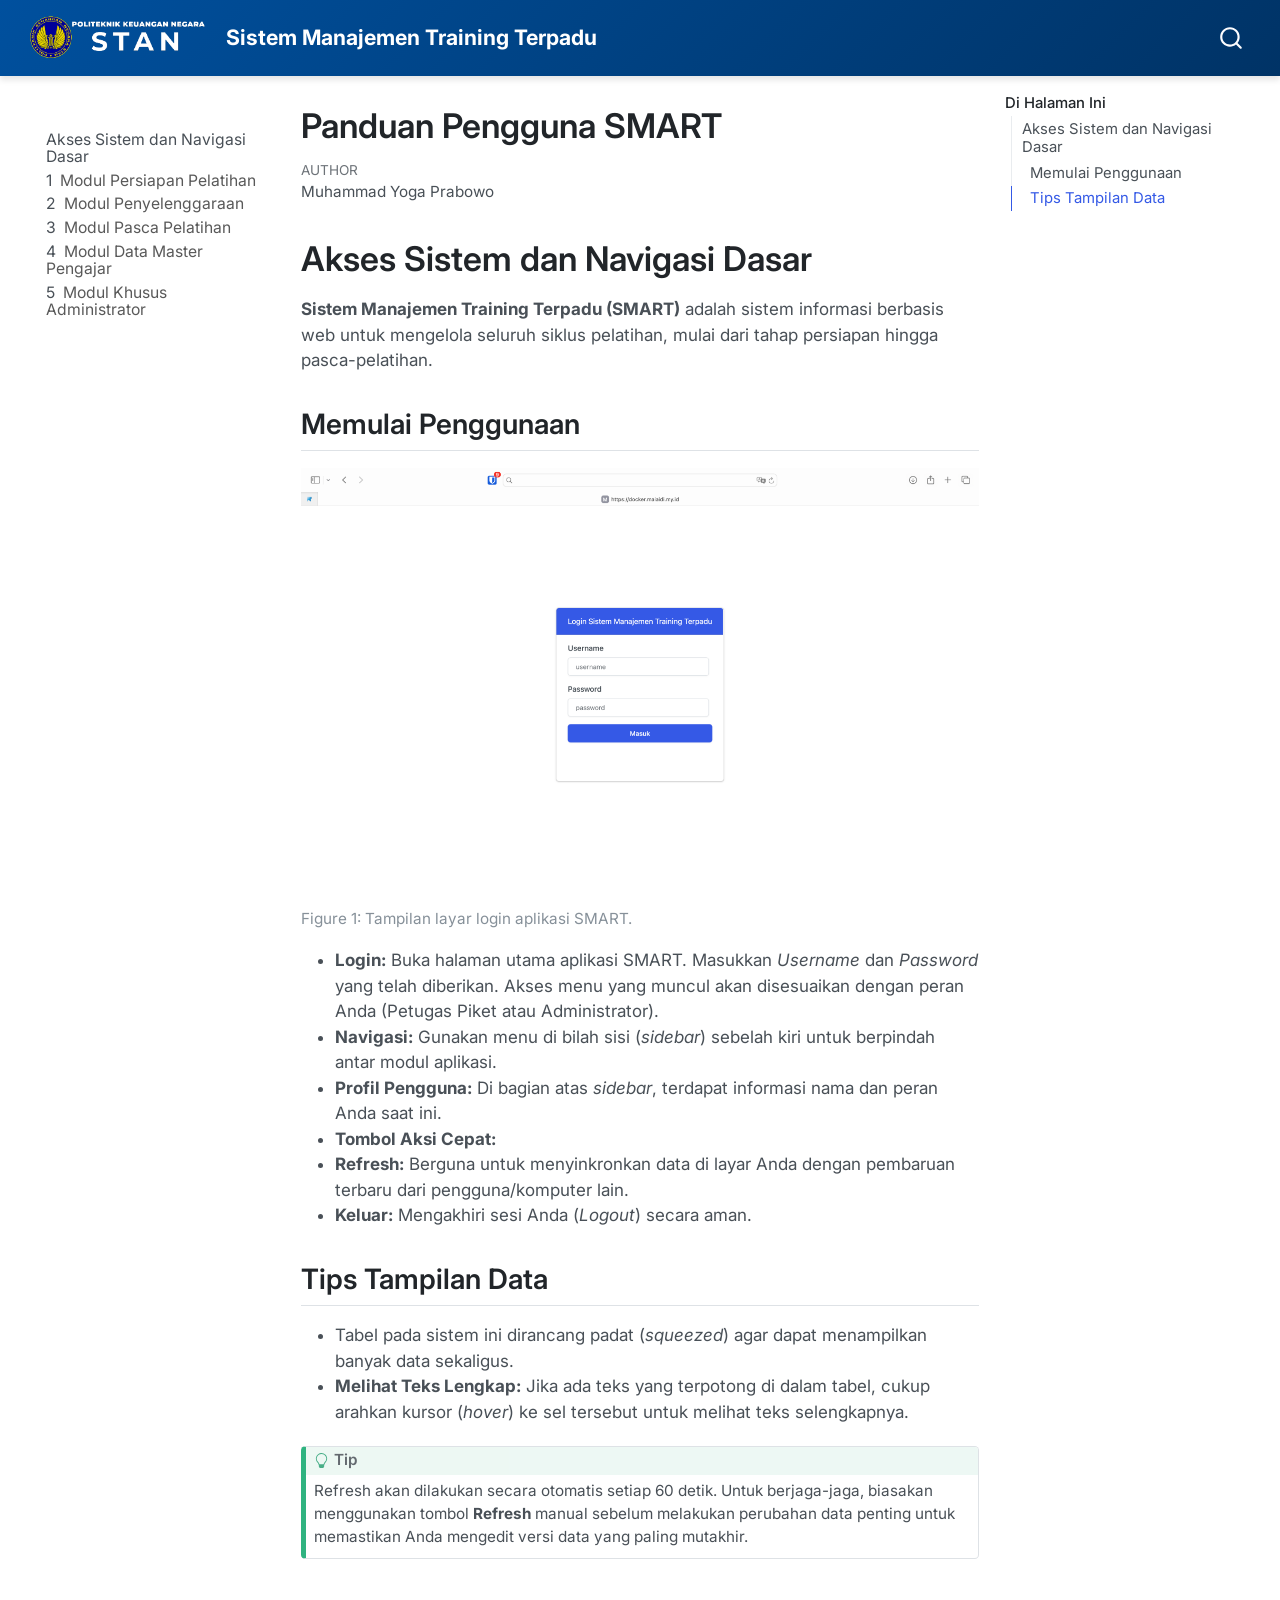
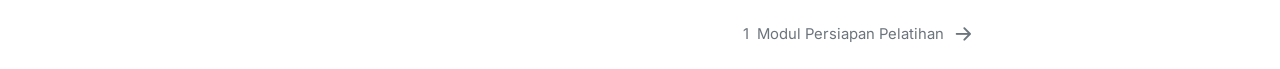
==== _book/index.html @ 7c2fa3a5 "Menambahkan figure Data Peserta" ====
<!DOCTYPE html>
<html xmlns="http://www.w3.org/1999/xhtml" lang="en" xml:lang="en"><head>

<meta charset="utf-8">
<meta name="generator" content="quarto-1.8.25">

<meta name="viewport" content="width=device-width, initial-scale=1.0, user-scalable=yes">

<meta name="author" content="Muhammad Yoga Prabowo">

<title>Panduan Pengguna SMART</title>
<style>
code{white-space: pre-wrap;}
span.smallcaps{font-variant: small-caps;}
div.columns{display: flex; gap: min(4vw, 1.5em);}
div.column{flex: auto; overflow-x: auto;}
div.hanging-indent{margin-left: 1.5em; text-indent: -1.5em;}
ul.task-list{list-style: none;}
ul.task-list li input[type="checkbox"] {
  width: 0.8em;
  margin: 0 0.8em 0.2em -1em; /* quarto-specific, see https://github.com/quarto-dev/quarto-cli/issues/4556 */ 
  vertical-align: middle;
}
</style>


<script src="site_libs/quarto-nav/quarto-nav.js"></script>
<script src="site_libs/quarto-nav/headroom.min.js"></script>
<script src="site_libs/clipboard/clipboard.min.js"></script>
<script src="site_libs/quarto-search/autocomplete.umd.js"></script>
<script src="site_libs/quarto-search/fuse.min.js"></script>
<script src="site_libs/quarto-search/quarto-search.js"></script>
<meta name="quarto:offset" content="./">
<link href="./persiapan.html" rel="next">
<link href="./images/favicon.png" rel="icon" type="image/png">
<script src="site_libs/quarto-html/quarto.js" type="module"></script>
<script src="site_libs/quarto-html/tabsets/tabsets.js" type="module"></script>
<script src="site_libs/quarto-html/axe/axe-check.js" type="module"></script>
<script src="site_libs/quarto-html/popper.min.js"></script>
<script src="site_libs/quarto-html/tippy.umd.min.js"></script>
<script src="site_libs/quarto-html/anchor.min.js"></script>
<link href="site_libs/quarto-html/tippy.css" rel="stylesheet">
<link href="site_libs/quarto-html/quarto-syntax-highlighting-7b89279ff1a6dce999919e0e67d4d9ec.css" rel="stylesheet" id="quarto-text-highlighting-styles">
<script src="site_libs/bootstrap/bootstrap.min.js"></script>
<link href="site_libs/bootstrap/bootstrap-icons.css" rel="stylesheet">
<link href="site_libs/bootstrap/bootstrap-c391060b8df4fb0a2a03476b5adc5a7e.min.css" rel="stylesheet" append-hash="true" id="quarto-bootstrap" data-mode="light">
<script id="quarto-search-options" type="application/json">{
  "location": "navbar",
  "copy-button": false,
  "collapse-after": 3,
  "panel-placement": "end",
  "type": "overlay",
  "limit": 50,
  "keyboard-shortcut": [
    "f",
    "/",
    "s"
  ],
  "show-item-context": false,
  "language": {
    "search-no-results-text": "No results",
    "search-matching-documents-text": "matching documents",
    "search-copy-link-title": "Copy link to search",
    "search-hide-matches-text": "Hide additional matches",
    "search-more-match-text": "more match in this document",
    "search-more-matches-text": "more matches in this document",
    "search-clear-button-title": "Clear",
    "search-text-placeholder": "",
    "search-detached-cancel-button-title": "Cancel",
    "search-submit-button-title": "Submit",
    "search-label": "Search"
  }
}</script>
<style>html{ scroll-behavior: smooth; }</style>


</head>

<body class="nav-sidebar floating nav-fixed quarto-light">

<div id="quarto-search-results"></div>
  <header id="quarto-header" class="headroom fixed-top">
    <nav class="navbar navbar-expand-lg " data-bs-theme="dark">
      <div class="navbar-container container-fluid">
      <div class="navbar-brand-container mx-auto">
    <a href="./index.html" class="navbar-brand navbar-brand-logo">
    <img src="./images/PKNlogo.png" alt="" class="navbar-logo light-content">
    <img src="./images/PKNlogo.png" alt="" class="navbar-logo dark-content">
    </a>
    <a class="navbar-brand" href="./index.html">
    <span class="navbar-title">Sistem Manajemen Training Terpadu</span>
    </a>
  </div>
        <div class="quarto-navbar-tools tools-end">
</div>
          <div id="quarto-search" class="" title="Search"></div>
      </div> <!-- /container-fluid -->
    </nav>
  <nav class="quarto-secondary-nav">
    <div class="container-fluid d-flex">
      <button type="button" class="quarto-btn-toggle btn" data-bs-toggle="collapse" role="button" data-bs-target=".quarto-sidebar-collapse-item" aria-controls="quarto-sidebar" aria-expanded="false" aria-label="Toggle sidebar navigation" onclick="if (window.quartoToggleHeadroom) { window.quartoToggleHeadroom(); }">
        <i class="bi bi-layout-text-sidebar-reverse"></i>
      </button>
        <nav class="quarto-page-breadcrumbs" aria-label="breadcrumb"><ol class="breadcrumb"><li class="breadcrumb-item"><a href="./index.html">Akses Sistem dan Navigasi Dasar</a></li></ol></nav>
        <a class="flex-grow-1" role="navigation" data-bs-toggle="collapse" data-bs-target=".quarto-sidebar-collapse-item" aria-controls="quarto-sidebar" aria-expanded="false" aria-label="Toggle sidebar navigation" onclick="if (window.quartoToggleHeadroom) { window.quartoToggleHeadroom(); }">      
        </a>
    </div>
  </nav>
</header>
<!-- content -->
<div id="quarto-content" class="quarto-container page-columns page-rows-contents page-layout-article page-navbar">
<!-- sidebar -->
  <nav id="quarto-sidebar" class="sidebar collapse collapse-horizontal quarto-sidebar-collapse-item sidebar-navigation floating overflow-auto">
    <div class="pt-lg-2 mt-2 text-left sidebar-header sidebar-header-stacked">
      <a href="./index.html" class="sidebar-logo-link">
      </a>
      </div>
    <div class="sidebar-menu-container"> 
    <ul class="list-unstyled mt-1">
        <li class="sidebar-item">
  <div class="sidebar-item-container"> 
  <a href="./index.html" class="sidebar-item-text sidebar-link active">
 <span class="menu-text">Akses Sistem dan Navigasi Dasar</span></a>
  </div>
</li>
        <li class="sidebar-item">
  <div class="sidebar-item-container"> 
  <a href="./persiapan.html" class="sidebar-item-text sidebar-link">
 <span class="menu-text"><span class="chapter-number">1</span>&nbsp; <span class="chapter-title">Modul Persiapan Pelatihan</span></span></a>
  </div>
</li>
        <li class="sidebar-item">
  <div class="sidebar-item-container"> 
  <a href="./penyelenggaraan.html" class="sidebar-item-text sidebar-link">
 <span class="menu-text"><span class="chapter-number">2</span>&nbsp; <span class="chapter-title">Modul Penyelenggaraan</span></span></a>
  </div>
</li>
        <li class="sidebar-item">
  <div class="sidebar-item-container"> 
  <a href="./pasca.html" class="sidebar-item-text sidebar-link">
 <span class="menu-text"><span class="chapter-number">3</span>&nbsp; <span class="chapter-title">Modul Pasca Pelatihan</span></span></a>
  </div>
</li>
        <li class="sidebar-item">
  <div class="sidebar-item-container"> 
  <a href="./master.html" class="sidebar-item-text sidebar-link">
 <span class="menu-text"><span class="chapter-number">4</span>&nbsp; <span class="chapter-title">Modul Data Master Pengajar</span></span></a>
  </div>
</li>
        <li class="sidebar-item">
  <div class="sidebar-item-container"> 
  <a href="./admin.html" class="sidebar-item-text sidebar-link">
 <span class="menu-text"><span class="chapter-number">5</span>&nbsp; <span class="chapter-title">Modul Khusus Administrator</span></span></a>
  </div>
</li>
    </ul>
    </div>
</nav>
<div id="quarto-sidebar-glass" class="quarto-sidebar-collapse-item" data-bs-toggle="collapse" data-bs-target=".quarto-sidebar-collapse-item"></div>
<!-- margin-sidebar -->
    <div id="quarto-margin-sidebar" class="sidebar margin-sidebar">
        <nav id="TOC" role="doc-toc" class="toc-active">
    <h2 id="toc-title">Di Halaman Ini</h2>
   
  <ul>
  <li><a href="#akses-sistem-dan-navigasi-dasar" id="toc-akses-sistem-dan-navigasi-dasar" class="nav-link active" data-scroll-target="#akses-sistem-dan-navigasi-dasar">Akses Sistem dan Navigasi Dasar</a>
  <ul class="collapse">
  <li><a href="#memulai-penggunaan" id="toc-memulai-penggunaan" class="nav-link" data-scroll-target="#memulai-penggunaan">Memulai Penggunaan</a></li>
  <li><a href="#tips-tampilan-data" id="toc-tips-tampilan-data" class="nav-link" data-scroll-target="#tips-tampilan-data">Tips Tampilan Data</a></li>
  </ul></li>
  </ul>
</nav>
    </div>
<!-- main -->
<main class="content" id="quarto-document-content">

<header id="title-block-header" class="quarto-title-block default">
<div class="quarto-title">
<h1 class="title">Panduan Pengguna SMART</h1>
</div>



<div class="quarto-title-meta">

    <div>
    <div class="quarto-title-meta-heading">Author</div>
    <div class="quarto-title-meta-contents">
             <p>Muhammad Yoga Prabowo </p>
          </div>
  </div>
    
  
    
  </div>
  


</header>


<section id="akses-sistem-dan-navigasi-dasar" class="level1 unnumbered">
<h1 class="unnumbered">Akses Sistem dan Navigasi Dasar</h1>
<p><strong>Sistem Manajemen Training Terpadu (SMART)</strong> adalah sistem informasi berbasis web untuk mengelola seluruh siklus pelatihan, mulai dari tahap persiapan hingga pasca-pelatihan.</p>
<section id="memulai-penggunaan" class="level2">
<h2 class="anchored" data-anchor-id="memulai-penggunaan">Memulai Penggunaan</h2>
<div id="fig-login-screen" class="quarto-float quarto-figure quarto-figure-center anchored" data-fig-align="center">
<figure class="quarto-float quarto-float-fig figure">
<div aria-describedby="fig-login-screen-caption-0ceaefa1-69ba-4598-a22c-09a6ac19f8ca">
<img src="images/01-login-screen.png" class="img-fluid quarto-figure quarto-figure-center figure-img" style="width:100.0%">
</div>
<figcaption class="quarto-float-caption-bottom quarto-float-caption quarto-float-fig" id="fig-login-screen-caption-0ceaefa1-69ba-4598-a22c-09a6ac19f8ca">
Figure&nbsp;1: Tampilan layar login aplikasi SMART.
</figcaption>
</figure>
</div>
<ul>
<li><strong>Login:</strong> Buka halaman utama aplikasi SMART. Masukkan <em>Username</em> dan <em>Password</em> yang telah diberikan. Akses menu yang muncul akan disesuaikan dengan peran Anda (Petugas Piket atau Administrator).</li>
<li><strong>Navigasi:</strong> Gunakan menu di bilah sisi (<em>sidebar</em>) sebelah kiri untuk berpindah antar modul aplikasi.</li>
<li><strong>Profil Pengguna:</strong> Di bagian atas <em>sidebar</em>, terdapat informasi nama dan peran Anda saat ini.</li>
<li><strong>Tombol Aksi Cepat:</strong></li>
<li><strong>Refresh:</strong> Berguna untuk menyinkronkan data di layar Anda dengan pembaruan terbaru dari pengguna/komputer lain.</li>
<li><strong>Keluar:</strong> Mengakhiri sesi Anda (<em>Logout</em>) secara aman.</li>
</ul>
</section>
<section id="tips-tampilan-data" class="level2">
<h2 class="anchored" data-anchor-id="tips-tampilan-data">Tips Tampilan Data</h2>
<ul>
<li>Tabel pada sistem ini dirancang padat (<em>squeezed</em>) agar dapat menampilkan banyak data sekaligus.</li>
<li><strong>Melihat Teks Lengkap:</strong> Jika ada teks yang terpotong di dalam tabel, cukup arahkan kursor (<em>hover</em>) ke sel tersebut untuk melihat teks selengkapnya.</li>
</ul>
<div class="callout callout-style-default callout-tip callout-titled">
<div class="callout-header d-flex align-content-center">
<div class="callout-icon-container">
<i class="callout-icon"></i>
</div>
<div class="callout-title-container flex-fill">
Tip
</div>
</div>
<div class="callout-body-container callout-body">
<p>Refresh akan dilakukan secara otomatis setiap 60 detik. Untuk berjaga-jaga, biasakan menggunakan tombol <strong>Refresh</strong> manual sebelum melakukan perubahan data penting untuk memastikan Anda mengedit versi data yang paling mutakhir.</p>
</div>
</div>


</section>
</section>

</main> <!-- /main -->
<script id="quarto-html-after-body" type="application/javascript">
  window.document.addEventListener("DOMContentLoaded", function (event) {
    const icon = "";
    const anchorJS = new window.AnchorJS();
    anchorJS.options = {
      placement: 'right',
      icon: icon
    };
    anchorJS.add('.anchored');
    const isCodeAnnotation = (el) => {
      for (const clz of el.classList) {
        if (clz.startsWith('code-annotation-')) {                     
          return true;
        }
      }
      return false;
    }
    const onCopySuccess = function(e) {
      // button target
      const button = e.trigger;
      // don't keep focus
      button.blur();
      // flash "checked"
      button.classList.add('code-copy-button-checked');
      var currentTitle = button.getAttribute("title");
      button.setAttribute("title", "Copied!");
      let tooltip;
      if (window.bootstrap) {
        button.setAttribute("data-bs-toggle", "tooltip");
        button.setAttribute("data-bs-placement", "left");
        button.setAttribute("data-bs-title", "Copied!");
        tooltip = new bootstrap.Tooltip(button, 
          { trigger: "manual", 
            customClass: "code-copy-button-tooltip",
            offset: [0, -8]});
        tooltip.show();    
      }
      setTimeout(function() {
        if (tooltip) {
          tooltip.hide();
          button.removeAttribute("data-bs-title");
          button.removeAttribute("data-bs-toggle");
          button.removeAttribute("data-bs-placement");
        }
        button.setAttribute("title", currentTitle);
        button.classList.remove('code-copy-button-checked');
      }, 1000);
      // clear code selection
      e.clearSelection();
    }
    const getTextToCopy = function(trigger) {
      const outerScaffold = trigger.parentElement.cloneNode(true);
      const codeEl = outerScaffold.querySelector('code');
      for (const childEl of codeEl.children) {
        if (isCodeAnnotation(childEl)) {
          childEl.remove();
        }
      }
      return codeEl.innerText;
    }
    const clipboard = new window.ClipboardJS('.code-copy-button:not([data-in-quarto-modal])', {
      text: getTextToCopy
    });
    clipboard.on('success', onCopySuccess);
    if (window.document.getElementById('quarto-embedded-source-code-modal')) {
      const clipboardModal = new window.ClipboardJS('.code-copy-button[data-in-quarto-modal]', {
        text: getTextToCopy,
        container: window.document.getElementById('quarto-embedded-source-code-modal')
      });
      clipboardModal.on('success', onCopySuccess);
    }
      var localhostRegex = new RegExp(/^(?:http|https):\/\/localhost\:?[0-9]*\//);
      var mailtoRegex = new RegExp(/^mailto:/);
        var filterRegex = new RegExp('/' + window.location.host + '/');
      var isInternal = (href) => {
          return filterRegex.test(href) || localhostRegex.test(href) || mailtoRegex.test(href);
      }
      // Inspect non-navigation links and adorn them if external
     var links = window.document.querySelectorAll('a[href]:not(.nav-link):not(.navbar-brand):not(.toc-action):not(.sidebar-link):not(.sidebar-item-toggle):not(.pagination-link):not(.no-external):not([aria-hidden]):not(.dropdown-item):not(.quarto-navigation-tool):not(.about-link)');
      for (var i=0; i<links.length; i++) {
        const link = links[i];
        if (!isInternal(link.href)) {
          // undo the damage that might have been done by quarto-nav.js in the case of
          // links that we want to consider external
          if (link.dataset.originalHref !== undefined) {
            link.href = link.dataset.originalHref;
          }
        }
      }
    function tippyHover(el, contentFn, onTriggerFn, onUntriggerFn) {
      const config = {
        allowHTML: true,
        maxWidth: 500,
        delay: 100,
        arrow: false,
        appendTo: function(el) {
            return el.parentElement;
        },
        interactive: true,
        interactiveBorder: 10,
        theme: 'quarto',
        placement: 'bottom-start',
      };
      if (contentFn) {
        config.content = contentFn;
      }
      if (onTriggerFn) {
        config.onTrigger = onTriggerFn;
      }
      if (onUntriggerFn) {
        config.onUntrigger = onUntriggerFn;
      }
      window.tippy(el, config); 
    }
    const noterefs = window.document.querySelectorAll('a[role="doc-noteref"]');
    for (var i=0; i<noterefs.length; i++) {
      const ref = noterefs[i];
      tippyHover(ref, function() {
        // use id or data attribute instead here
        let href = ref.getAttribute('data-footnote-href') || ref.getAttribute('href');
        try { href = new URL(href).hash; } catch {}
        const id = href.replace(/^#\/?/, "");
        const note = window.document.getElementById(id);
        if (note) {
          return note.innerHTML;
        } else {
          return "";
        }
      });
    }
    const xrefs = window.document.querySelectorAll('a.quarto-xref');
    const processXRef = (id, note) => {
      // Strip column container classes
      const stripColumnClz = (el) => {
        el.classList.remove("page-full", "page-columns");
        if (el.children) {
          for (const child of el.children) {
            stripColumnClz(child);
          }
        }
      }
      stripColumnClz(note)
      if (id === null || id.startsWith('sec-')) {
        // Special case sections, only their first couple elements
        const container = document.createElement("div");
        if (note.children && note.children.length > 2) {
          container.appendChild(note.children[0].cloneNode(true));
          for (let i = 1; i < note.children.length; i++) {
            const child = note.children[i];
            if (child.tagName === "P" && child.innerText === "") {
              continue;
            } else {
              container.appendChild(child.cloneNode(true));
              break;
            }
          }
          if (window.Quarto?.typesetMath) {
            window.Quarto.typesetMath(container);
          }
          return container.innerHTML
        } else {
          if (window.Quarto?.typesetMath) {
            window.Quarto.typesetMath(note);
          }
          return note.innerHTML;
        }
      } else {
        // Remove any anchor links if they are present
        const anchorLink = note.querySelector('a.anchorjs-link');
        if (anchorLink) {
          anchorLink.remove();
        }
        if (window.Quarto?.typesetMath) {
          window.Quarto.typesetMath(note);
        }
        if (note.classList.contains("callout")) {
          return note.outerHTML;
        } else {
          return note.innerHTML;
        }
      }
    }
    for (var i=0; i<xrefs.length; i++) {
      const xref = xrefs[i];
      tippyHover(xref, undefined, function(instance) {
        instance.disable();
        let url = xref.getAttribute('href');
        let hash = undefined; 
        if (url.startsWith('#')) {
          hash = url;
        } else {
          try { hash = new URL(url).hash; } catch {}
        }
        if (hash) {
          const id = hash.replace(/^#\/?/, "");
          const note = window.document.getElementById(id);
          if (note !== null) {
            try {
              const html = processXRef(id, note.cloneNode(true));
              instance.setContent(html);
            } finally {
              instance.enable();
              instance.show();
            }
          } else {
            // See if we can fetch this
            fetch(url.split('#')[0])
            .then(res => res.text())
            .then(html => {
              const parser = new DOMParser();
              const htmlDoc = parser.parseFromString(html, "text/html");
              const note = htmlDoc.getElementById(id);
              if (note !== null) {
                const html = processXRef(id, note);
                instance.setContent(html);
              } 
            }).finally(() => {
              instance.enable();
              instance.show();
            });
          }
        } else {
          // See if we can fetch a full url (with no hash to target)
          // This is a special case and we should probably do some content thinning / targeting
          fetch(url)
          .then(res => res.text())
          .then(html => {
            const parser = new DOMParser();
            const htmlDoc = parser.parseFromString(html, "text/html");
            const note = htmlDoc.querySelector('main.content');
            if (note !== null) {
              // This should only happen for chapter cross references
              // (since there is no id in the URL)
              // remove the first header
              if (note.children.length > 0 && note.children[0].tagName === "HEADER") {
                note.children[0].remove();
              }
              const html = processXRef(null, note);
              instance.setContent(html);
            } 
          }).finally(() => {
            instance.enable();
            instance.show();
          });
        }
      }, function(instance) {
      });
    }
        let selectedAnnoteEl;
        const selectorForAnnotation = ( cell, annotation) => {
          let cellAttr = 'data-code-cell="' + cell + '"';
          let lineAttr = 'data-code-annotation="' +  annotation + '"';
          const selector = 'span[' + cellAttr + '][' + lineAttr + ']';
          return selector;
        }
        const selectCodeLines = (annoteEl) => {
          const doc = window.document;
          const targetCell = annoteEl.getAttribute("data-target-cell");
          const targetAnnotation = annoteEl.getAttribute("data-target-annotation");
          const annoteSpan = window.document.querySelector(selectorForAnnotation(targetCell, targetAnnotation));
          const lines = annoteSpan.getAttribute("data-code-lines").split(",");
          const lineIds = lines.map((line) => {
            return targetCell + "-" + line;
          })
          let top = null;
          let height = null;
          let parent = null;
          if (lineIds.length > 0) {
              //compute the position of the single el (top and bottom and make a div)
              const el = window.document.getElementById(lineIds[0]);
              top = el.offsetTop;
              height = el.offsetHeight;
              parent = el.parentElement.parentElement;
            if (lineIds.length > 1) {
              const lastEl = window.document.getElementById(lineIds[lineIds.length - 1]);
              const bottom = lastEl.offsetTop + lastEl.offsetHeight;
              height = bottom - top;
            }
            if (top !== null && height !== null && parent !== null) {
              // cook up a div (if necessary) and position it 
              let div = window.document.getElementById("code-annotation-line-highlight");
              if (div === null) {
                div = window.document.createElement("div");
                div.setAttribute("id", "code-annotation-line-highlight");
                div.style.position = 'absolute';
                parent.appendChild(div);
              }
              div.style.top = top - 2 + "px";
              div.style.height = height + 4 + "px";
              div.style.left = 0;
              let gutterDiv = window.document.getElementById("code-annotation-line-highlight-gutter");
              if (gutterDiv === null) {
                gutterDiv = window.document.createElement("div");
                gutterDiv.setAttribute("id", "code-annotation-line-highlight-gutter");
                gutterDiv.style.position = 'absolute';
                const codeCell = window.document.getElementById(targetCell);
                const gutter = codeCell.querySelector('.code-annotation-gutter');
                gutter.appendChild(gutterDiv);
              }
              gutterDiv.style.top = top - 2 + "px";
              gutterDiv.style.height = height + 4 + "px";
            }
            selectedAnnoteEl = annoteEl;
          }
        };
        const unselectCodeLines = () => {
          const elementsIds = ["code-annotation-line-highlight", "code-annotation-line-highlight-gutter"];
          elementsIds.forEach((elId) => {
            const div = window.document.getElementById(elId);
            if (div) {
              div.remove();
            }
          });
          selectedAnnoteEl = undefined;
        };
          // Handle positioning of the toggle
      window.addEventListener(
        "resize",
        throttle(() => {
          elRect = undefined;
          if (selectedAnnoteEl) {
            selectCodeLines(selectedAnnoteEl);
          }
        }, 10)
      );
      function throttle(fn, ms) {
      let throttle = false;
      let timer;
        return (...args) => {
          if(!throttle) { // first call gets through
              fn.apply(this, args);
              throttle = true;
          } else { // all the others get throttled
              if(timer) clearTimeout(timer); // cancel #2
              timer = setTimeout(() => {
                fn.apply(this, args);
                timer = throttle = false;
              }, ms);
          }
        };
      }
        // Attach click handler to the DT
        const annoteDls = window.document.querySelectorAll('dt[data-target-cell]');
        for (const annoteDlNode of annoteDls) {
          annoteDlNode.addEventListener('click', (event) => {
            const clickedEl = event.target;
            if (clickedEl !== selectedAnnoteEl) {
              unselectCodeLines();
              const activeEl = window.document.querySelector('dt[data-target-cell].code-annotation-active');
              if (activeEl) {
                activeEl.classList.remove('code-annotation-active');
              }
              selectCodeLines(clickedEl);
              clickedEl.classList.add('code-annotation-active');
            } else {
              // Unselect the line
              unselectCodeLines();
              clickedEl.classList.remove('code-annotation-active');
            }
          });
        }
    const findCites = (el) => {
      const parentEl = el.parentElement;
      if (parentEl) {
        const cites = parentEl.dataset.cites;
        if (cites) {
          return {
            el,
            cites: cites.split(' ')
          };
        } else {
          return findCites(el.parentElement)
        }
      } else {
        return undefined;
      }
    };
    var bibliorefs = window.document.querySelectorAll('a[role="doc-biblioref"]');
    for (var i=0; i<bibliorefs.length; i++) {
      const ref = bibliorefs[i];
      const citeInfo = findCites(ref);
      if (citeInfo) {
        tippyHover(citeInfo.el, function() {
          var popup = window.document.createElement('div');
          citeInfo.cites.forEach(function(cite) {
            var citeDiv = window.document.createElement('div');
            citeDiv.classList.add('hanging-indent');
            citeDiv.classList.add('csl-entry');
            var biblioDiv = window.document.getElementById('ref-' + cite);
            if (biblioDiv) {
              citeDiv.innerHTML = biblioDiv.innerHTML;
            }
            popup.appendChild(citeDiv);
          });
          return popup.innerHTML;
        });
      }
    }
  });
  </script>
<nav class="page-navigation">
  <div class="nav-page nav-page-previous">
  </div>
  <div class="nav-page nav-page-next">
      <a href="./persiapan.html" class="pagination-link" aria-label="Modul Persiapan Pelatihan">
        <span class="nav-page-text"><span class="chapter-number">1</span>&nbsp; <span class="chapter-title">Modul Persiapan Pelatihan</span></span> <i class="bi bi-arrow-right-short"></i>
      </a>
  </div>
</nav>
</div> <!-- /content -->




<script src="site_libs/quarto-html/zenscroll-min.js"></script>
</body></html>
---- _book/site_libs/quarto-html/tippy.css ----
.tippy-box[data-animation=fade][data-state=hidden]{opacity:0}[data-tippy-root]{max-width:calc(100vw - 10px)}.tippy-box{position:relative;background-color:#333;color:#fff;border-radius:4px;font-size:14px;line-height:1.4;white-space:normal;outline:0;transition-property:transform,visibility,opacity}.tippy-box[data-placement^=top]>.tippy-arrow{bottom:0}.tippy-box[data-placement^=top]>.tippy-arrow:before{bottom:-7px;left:0;border-width:8px 8px 0;border-top-color:initial;transform-origin:center top}.tippy-box[data-placement^=bottom]>.tippy-arrow{top:0}.tippy-box[data-placement^=bottom]>.tippy-arrow:before{top:-7px;left:0;border-width:0 8px 8px;border-bottom-color:initial;transform-origin:center bottom}.tippy-box[data-placement^=left]>.tippy-arrow{right:0}.tippy-box[data-placement^=left]>.tippy-arrow:before{border-width:8px 0 8px 8px;border-left-color:initial;right:-7px;transform-origin:center left}.tippy-box[data-placement^=right]>.tippy-arrow{left:0}.tippy-box[data-placement^=right]>.tippy-arrow:before{left:-7px;border-width:8px 8px 8px 0;border-right-color:initial;transform-origin:center right}.tippy-box[data-inertia][data-state=visible]{transition-timing-function:cubic-bezier(.54,1.5,.38,1.11)}.tippy-arrow{width:16px;height:16px;color:#333}.tippy-arrow:before{content:"";position:absolute;border-color:transparent;border-style:solid}.tippy-content{position:relative;padding:5px 9px;z-index:1}
---- _book/site_libs/quarto-html/quarto-syntax-highlighting-7b89279ff1a6dce999919e0e67d4d9ec.css ----
/* quarto syntax highlight colors */
:root {
  --quarto-hl-ot-color: #003B4F;
  --quarto-hl-at-color: #657422;
  --quarto-hl-ss-color: #20794D;
  --quarto-hl-an-color: #5E5E5E;
  --quarto-hl-fu-color: #4758AB;
  --quarto-hl-st-color: #20794D;
  --quarto-hl-cf-color: #003B4F;
  --quarto-hl-op-color: #5E5E5E;
  --quarto-hl-er-color: #AD0000;
  --quarto-hl-bn-color: #AD0000;
  --quarto-hl-al-color: #AD0000;
  --quarto-hl-va-color: #111111;
  --quarto-hl-bu-color: inherit;
  --quarto-hl-ex-color: inherit;
  --quarto-hl-pp-color: #AD0000;
  --quarto-hl-in-color: #5E5E5E;
  --quarto-hl-vs-color: #20794D;
  --quarto-hl-wa-color: #5E5E5E;
  --quarto-hl-do-color: #5E5E5E;
  --quarto-hl-im-color: #00769E;
  --quarto-hl-ch-color: #20794D;
  --quarto-hl-dt-color: #AD0000;
  --quarto-hl-fl-color: #AD0000;
  --quarto-hl-co-color: #5E5E5E;
  --quarto-hl-cv-color: #5E5E5E;
  --quarto-hl-cn-color: #8f5902;
  --quarto-hl-sc-color: #5E5E5E;
  --quarto-hl-dv-color: #AD0000;
  --quarto-hl-kw-color: #003B4F;
}

/* other quarto variables */
:root {
  --quarto-font-monospace: SFMono-Regular, Menlo, Monaco, Consolas, "Liberation Mono", "Courier New", monospace;
}

/* syntax highlight based on Pandoc's rules */
pre > code.sourceCode > span {
  color: #003B4F;
}

code.sourceCode > span {
  color: #003B4F;
}

div.sourceCode,
div.sourceCode pre.sourceCode {
  color: #003B4F;
}

/* Normal */
code span {
  color: #003B4F;
}

/* Alert */
code span.al {
  color: #AD0000;
  font-style: inherit;
}

/* Annotation */
code span.an {
  color: #5E5E5E;
  font-style: inherit;
}

/* Attribute */
code span.at {
  color: #657422;
  font-style: inherit;
}

/* BaseN */
code span.bn {
  color: #AD0000;
  font-style: inherit;
}

/* BuiltIn */
code span.bu {
  font-style: inherit;
}

/* ControlFlow */
code span.cf {
  color: #003B4F;
  font-weight: bold;
  font-style: inherit;
}

/* Char */
code span.ch {
  color: #20794D;
  font-style: inherit;
}

/* Constant */
code span.cn {
  color: #8f5902;
  font-style: inherit;
}

/* Comment */
code span.co {
  color: #5E5E5E;
  font-style: inherit;
}

/* CommentVar */
code span.cv {
  color: #5E5E5E;
  font-style: italic;
}

/* Documentation */
code span.do {
  color: #5E5E5E;
  font-style: italic;
}

/* DataType */
code span.dt {
  color: #AD0000;
  font-style: inherit;
}

/* DecVal */
code span.dv {
  color: #AD0000;
  font-style: inherit;
}

/* Error */
code span.er {
  color: #AD0000;
  font-style: inherit;
}

/* Extension */
code span.ex {
  font-style: inherit;
}

/* Float */
code span.fl {
  color: #AD0000;
  font-style: inherit;
}

/* Function */
code span.fu {
  color: #4758AB;
  font-style: inherit;
}

/* Import */
code span.im {
  color: #00769E;
  font-style: inherit;
}

/* Information */
code span.in {
  color: #5E5E5E;
  font-style: inherit;
}

/* Keyword */
code span.kw {
  color: #003B4F;
  font-weight: bold;
  font-style: inherit;
}

/* Operator */
code span.op {
  color: #5E5E5E;
  font-style: inherit;
}

/* Other */
code span.ot {
  color: #003B4F;
  font-style: inherit;
}

/* Preprocessor */
code span.pp {
  color: #AD0000;
  font-style: inherit;
}

/* SpecialChar */
code span.sc {
  color: #5E5E5E;
  font-style: inherit;
}

/* SpecialString */
code span.ss {
  color: #20794D;
  font-style: inherit;
}

/* String */
code span.st {
  color: #20794D;
  font-style: inherit;
}

/* Variable */
code span.va {
  color: #111111;
  font-style: inherit;
}

/* VerbatimString */
code span.vs {
  color: #20794D;
  font-style: inherit;
}

/* Warning */
code span.wa {
  color: #5E5E5E;
  font-style: italic;
}

.prevent-inlining {
  content: "</";
}

/*# sourceMappingURL=3944bc705cfaf4c80e56f77c5205168a.css.map */
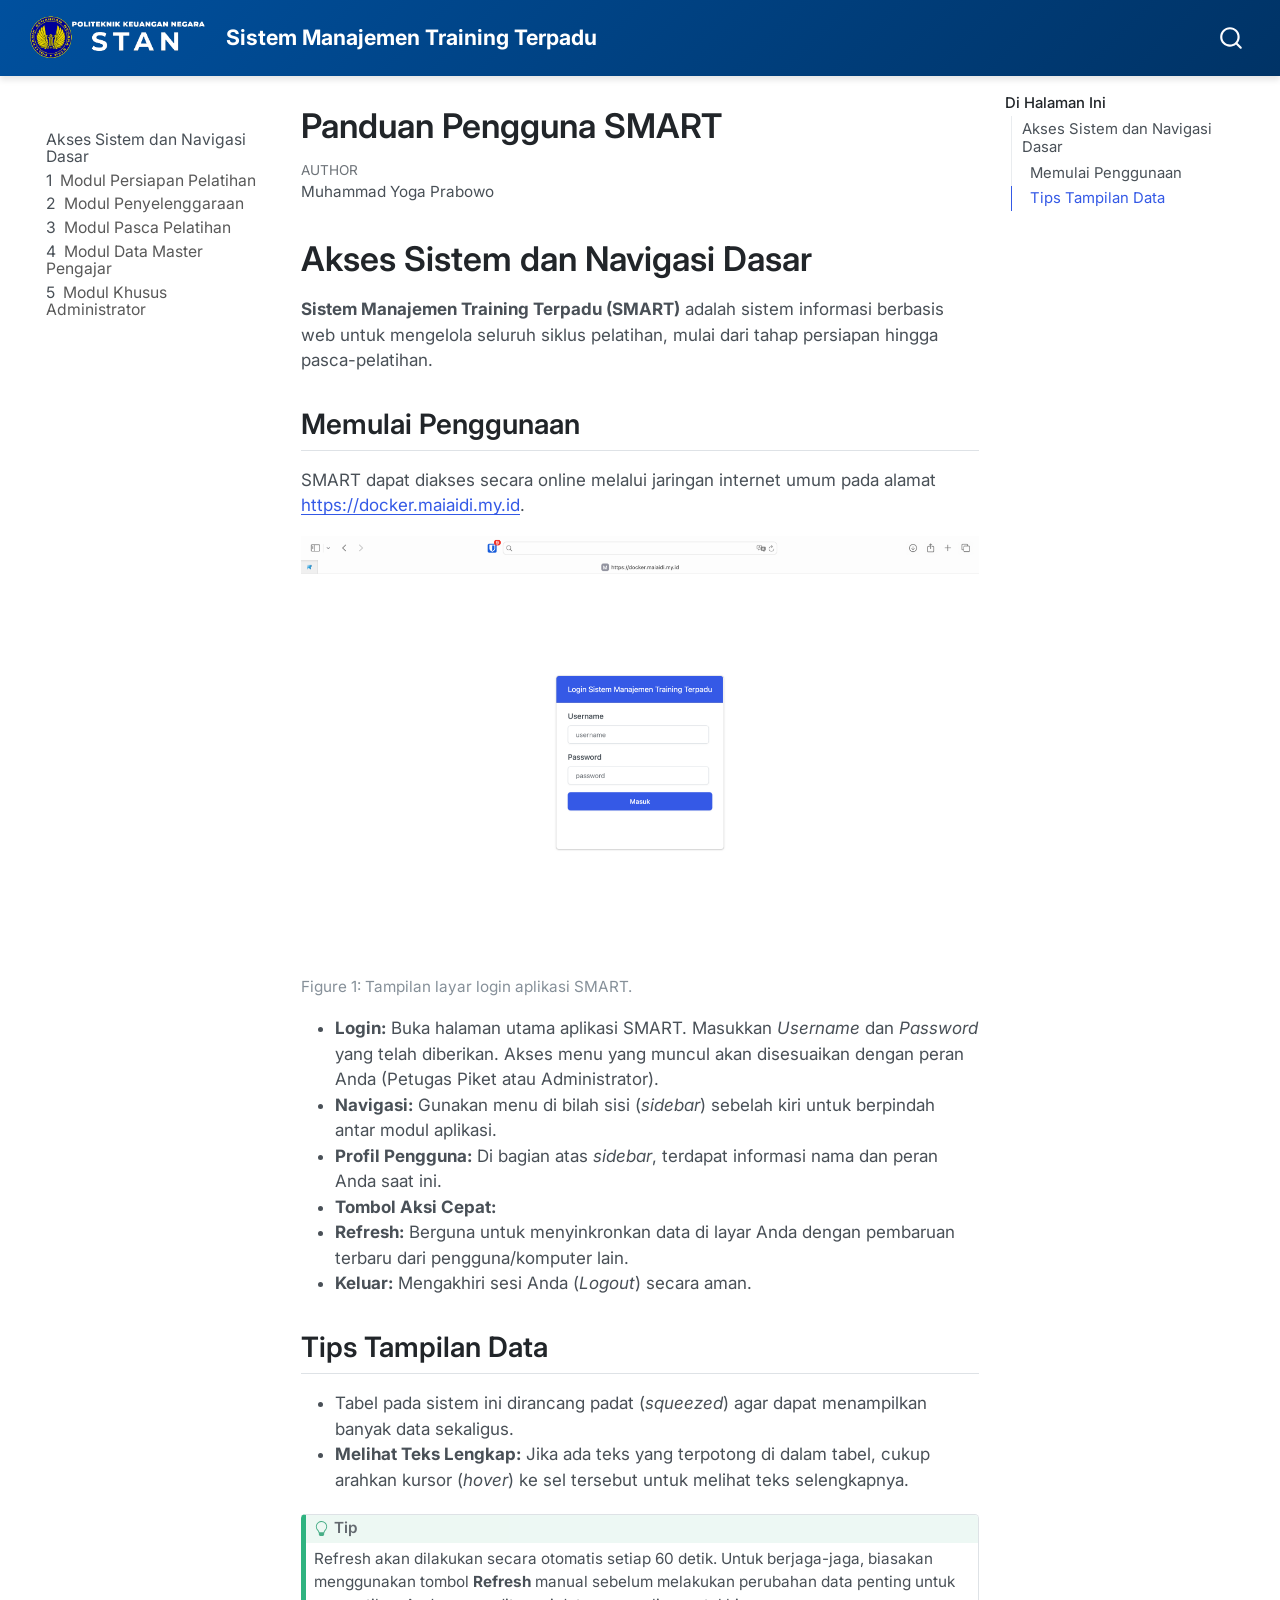
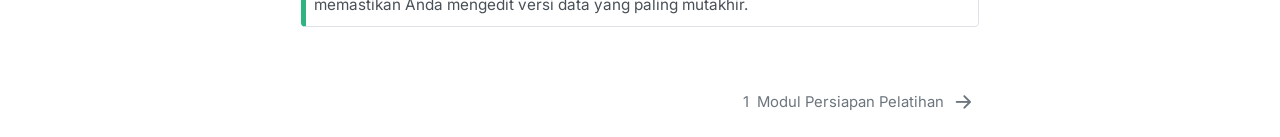
==== commit 5362eab7: "Menambahkan gambar menu jadwal & pengajar" ====
--- a/_book/index.html
+++ b/_book/index.html
@@ -204,6 +204,7 @@
 <p><strong>Sistem Manajemen Training Terpadu (SMART)</strong> adalah sistem informasi berbasis web untuk mengelola seluruh siklus pelatihan, mulai dari tahap persiapan hingga pasca-pelatihan.</p>
 <section id="memulai-penggunaan" class="level2">
 <h2 class="anchored" data-anchor-id="memulai-penggunaan">Memulai Penggunaan</h2>
+<p>SMART dapat diakses secara online melalui jaringan internet umum pada alamat <a href="https://docker.maiaidi.my.id" class="uri">https://docker.maiaidi.my.id</a>.</p>
 <div id="fig-login-screen" class="quarto-float quarto-figure quarto-figure-center anchored" data-fig-align="center">
 <figure class="quarto-float quarto-float-fig figure">
 <div aria-describedby="fig-login-screen-caption-0ceaefa1-69ba-4598-a22c-09a6ac19f8ca">
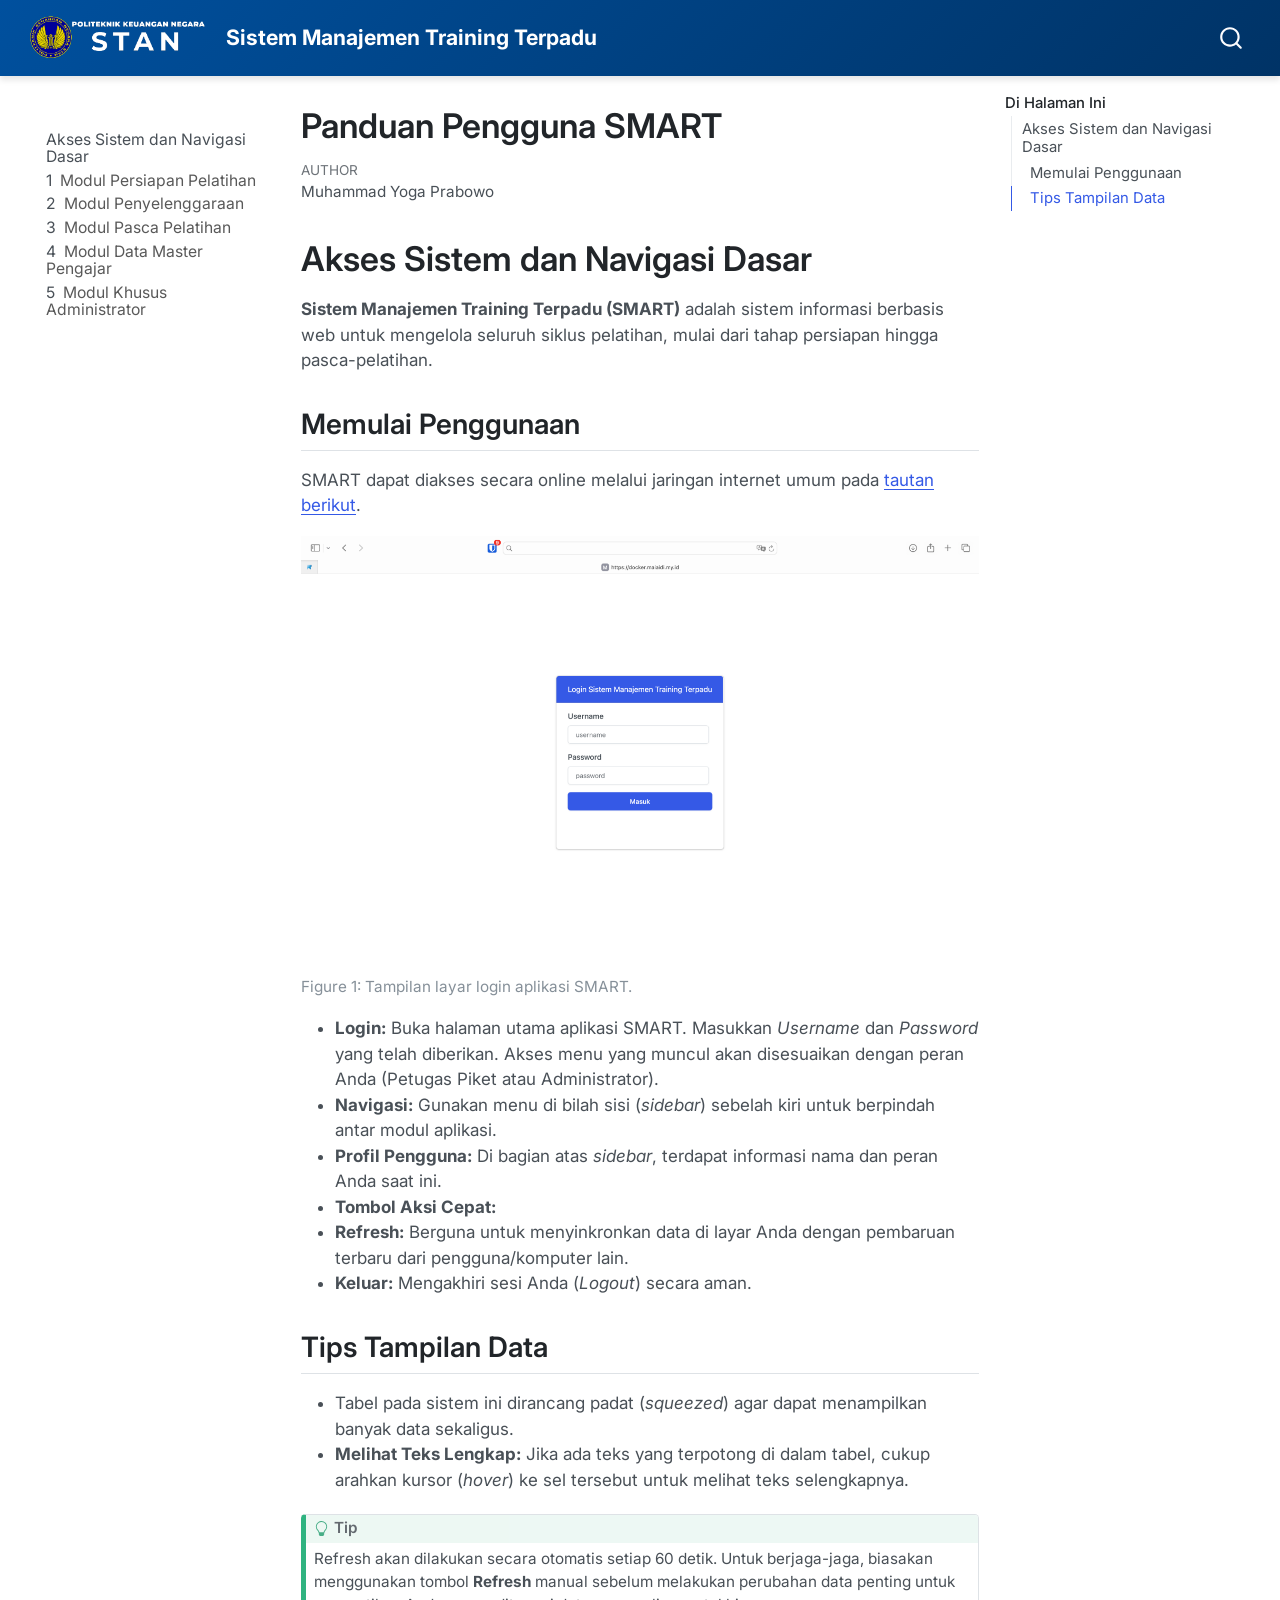
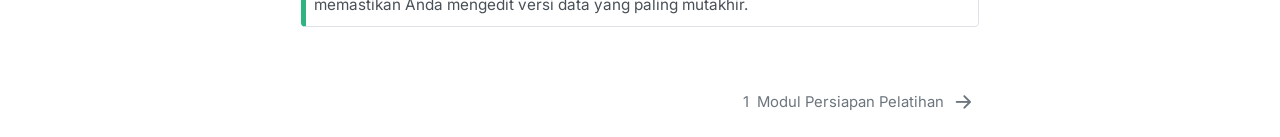
==== commit 403a2193: "Menambahkan gambar menu sertifikat peserta" ====
--- a/_book/index.html
+++ b/_book/index.html
@@ -204,7 +204,7 @@
 <p><strong>Sistem Manajemen Training Terpadu (SMART)</strong> adalah sistem informasi berbasis web untuk mengelola seluruh siklus pelatihan, mulai dari tahap persiapan hingga pasca-pelatihan.</p>
 <section id="memulai-penggunaan" class="level2">
 <h2 class="anchored" data-anchor-id="memulai-penggunaan">Memulai Penggunaan</h2>
-<p>SMART dapat diakses secara online melalui jaringan internet umum pada alamat <a href="https://docker.maiaidi.my.id" class="uri">https://docker.maiaidi.my.id</a>.</p>
+<p>SMART dapat diakses secara online melalui jaringan internet umum pada <a href="https://docker.maiaidi.my.id" class="uri">tautan berikut</a>.</p>
 <div id="fig-login-screen" class="quarto-float quarto-figure quarto-figure-center anchored" data-fig-align="center">
 <figure class="quarto-float quarto-float-fig figure">
 <div aria-describedby="fig-login-screen-caption-0ceaefa1-69ba-4598-a22c-09a6ac19f8ca">
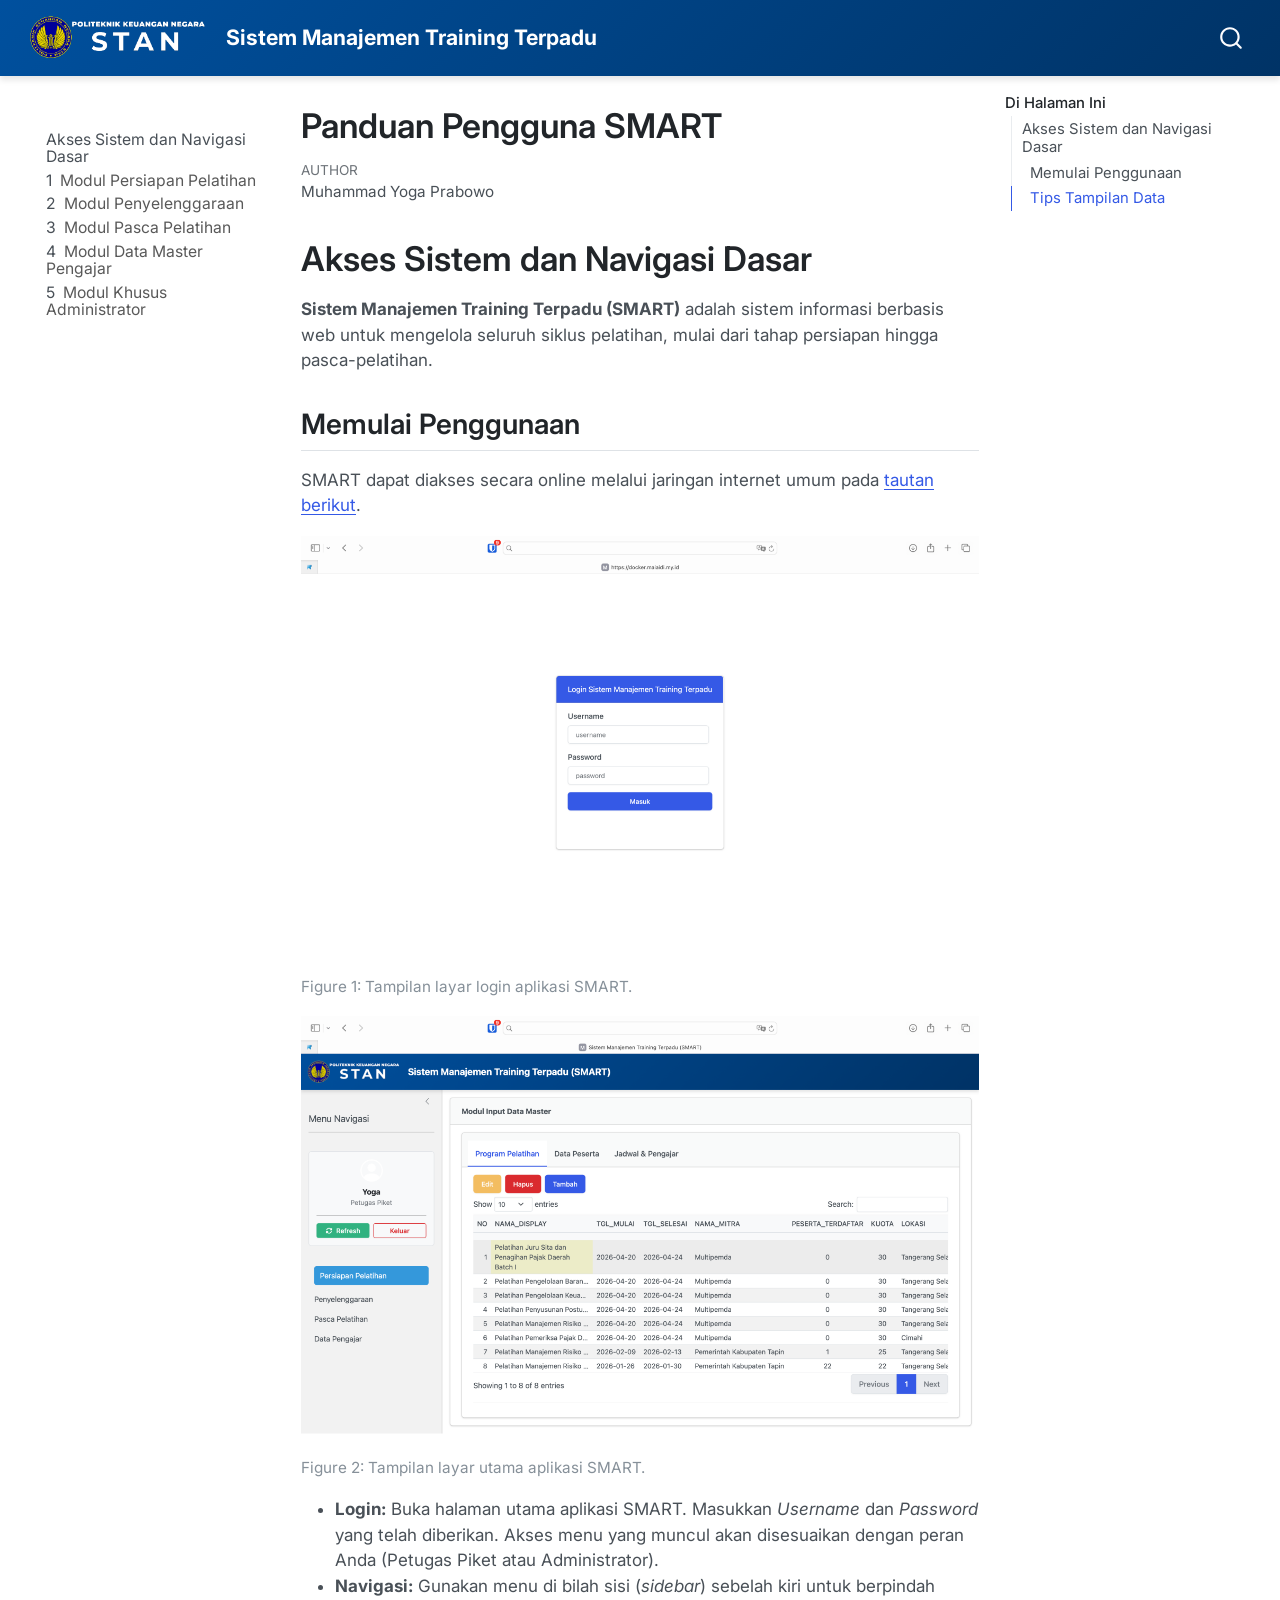
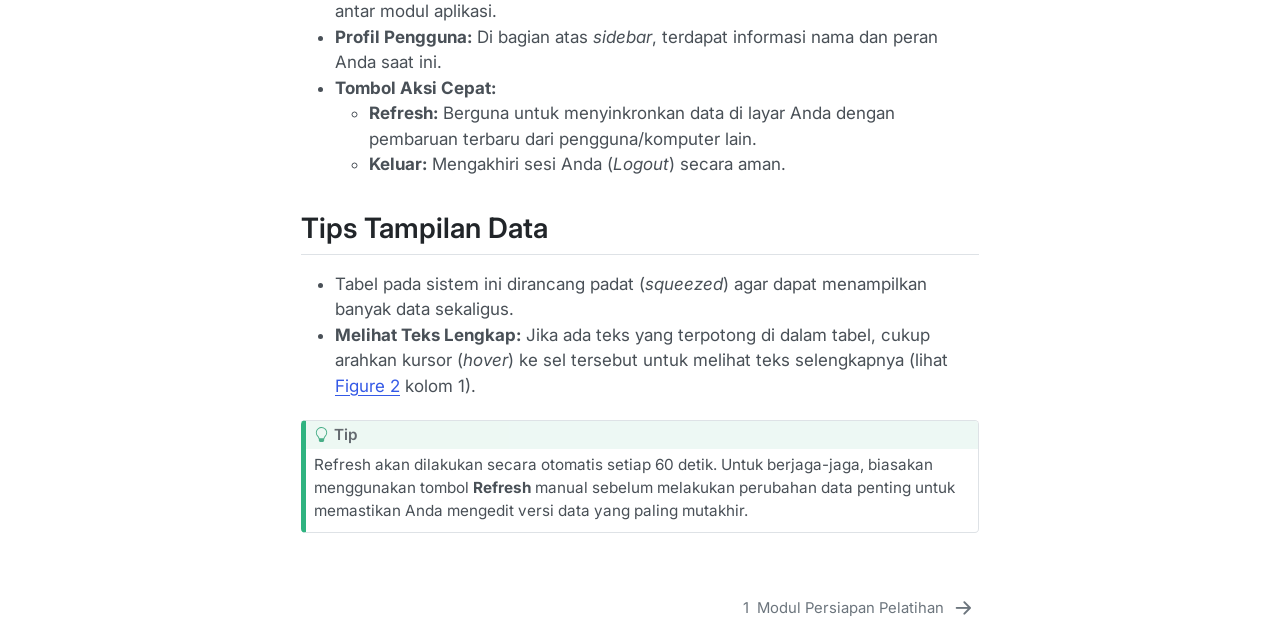
==== commit 377951ee: "Menambahkan cross reference Fig 2" ====
--- a/_book/index.html
+++ b/_book/index.html
@@ -43,7 +43,7 @@
 <link href="site_libs/quarto-html/quarto-syntax-highlighting-7b89279ff1a6dce999919e0e67d4d9ec.css" rel="stylesheet" id="quarto-text-highlighting-styles">
 <script src="site_libs/bootstrap/bootstrap.min.js"></script>
 <link href="site_libs/bootstrap/bootstrap-icons.css" rel="stylesheet">
-<link href="site_libs/bootstrap/bootstrap-c391060b8df4fb0a2a03476b5adc5a7e.min.css" rel="stylesheet" append-hash="true" id="quarto-bootstrap" data-mode="light">
+<link href="site_libs/bootstrap/bootstrap-1fe196a0a4c74be69ef9d461e35ba4d2.min.css" rel="stylesheet" append-hash="true" id="quarto-bootstrap" data-mode="light">
 <script id="quarto-search-options" type="application/json">{
   "location": "navbar",
   "copy-button": false,
@@ -215,20 +215,32 @@
 </figcaption>
 </figure>
 </div>
+<div id="fig-layar-utama" class="quarto-float quarto-figure quarto-figure-center anchored" data-fig-align="center">
+<figure class="quarto-float quarto-float-fig figure">
+<div aria-describedby="fig-layar-utama-caption-0ceaefa1-69ba-4598-a22c-09a6ac19f8ca">
+<img src="images/02-master-program.png" class="img-fluid quarto-figure quarto-figure-center figure-img" style="width:100.0%">
+</div>
+<figcaption class="quarto-float-caption-bottom quarto-float-caption quarto-float-fig" id="fig-layar-utama-caption-0ceaefa1-69ba-4598-a22c-09a6ac19f8ca">
+Figure&nbsp;2: Tampilan layar utama aplikasi SMART.
+</figcaption>
+</figure>
+</div>
 <ul>
 <li><strong>Login:</strong> Buka halaman utama aplikasi SMART. Masukkan <em>Username</em> dan <em>Password</em> yang telah diberikan. Akses menu yang muncul akan disesuaikan dengan peran Anda (Petugas Piket atau Administrator).</li>
 <li><strong>Navigasi:</strong> Gunakan menu di bilah sisi (<em>sidebar</em>) sebelah kiri untuk berpindah antar modul aplikasi.</li>
 <li><strong>Profil Pengguna:</strong> Di bagian atas <em>sidebar</em>, terdapat informasi nama dan peran Anda saat ini.</li>
-<li><strong>Tombol Aksi Cepat:</strong></li>
+<li><strong>Tombol Aksi Cepat:</strong>
+<ul>
 <li><strong>Refresh:</strong> Berguna untuk menyinkronkan data di layar Anda dengan pembaruan terbaru dari pengguna/komputer lain.</li>
 <li><strong>Keluar:</strong> Mengakhiri sesi Anda (<em>Logout</em>) secara aman.</li>
+</ul></li>
 </ul>
 </section>
 <section id="tips-tampilan-data" class="level2">
 <h2 class="anchored" data-anchor-id="tips-tampilan-data">Tips Tampilan Data</h2>
 <ul>
 <li>Tabel pada sistem ini dirancang padat (<em>squeezed</em>) agar dapat menampilkan banyak data sekaligus.</li>
-<li><strong>Melihat Teks Lengkap:</strong> Jika ada teks yang terpotong di dalam tabel, cukup arahkan kursor (<em>hover</em>) ke sel tersebut untuk melihat teks selengkapnya.</li>
+<li><strong>Melihat Teks Lengkap:</strong> Jika ada teks yang terpotong di dalam tabel, cukup arahkan kursor (<em>hover</em>) ke sel tersebut untuk melihat teks selengkapnya (lihat <a href="#fig-layar-utama" class="quarto-xref">Figure&nbsp;<span>2</span></a> kolom 1).</li>
 </ul>
 <div class="callout callout-style-default callout-tip callout-titled">
 <div class="callout-header d-flex align-content-center">
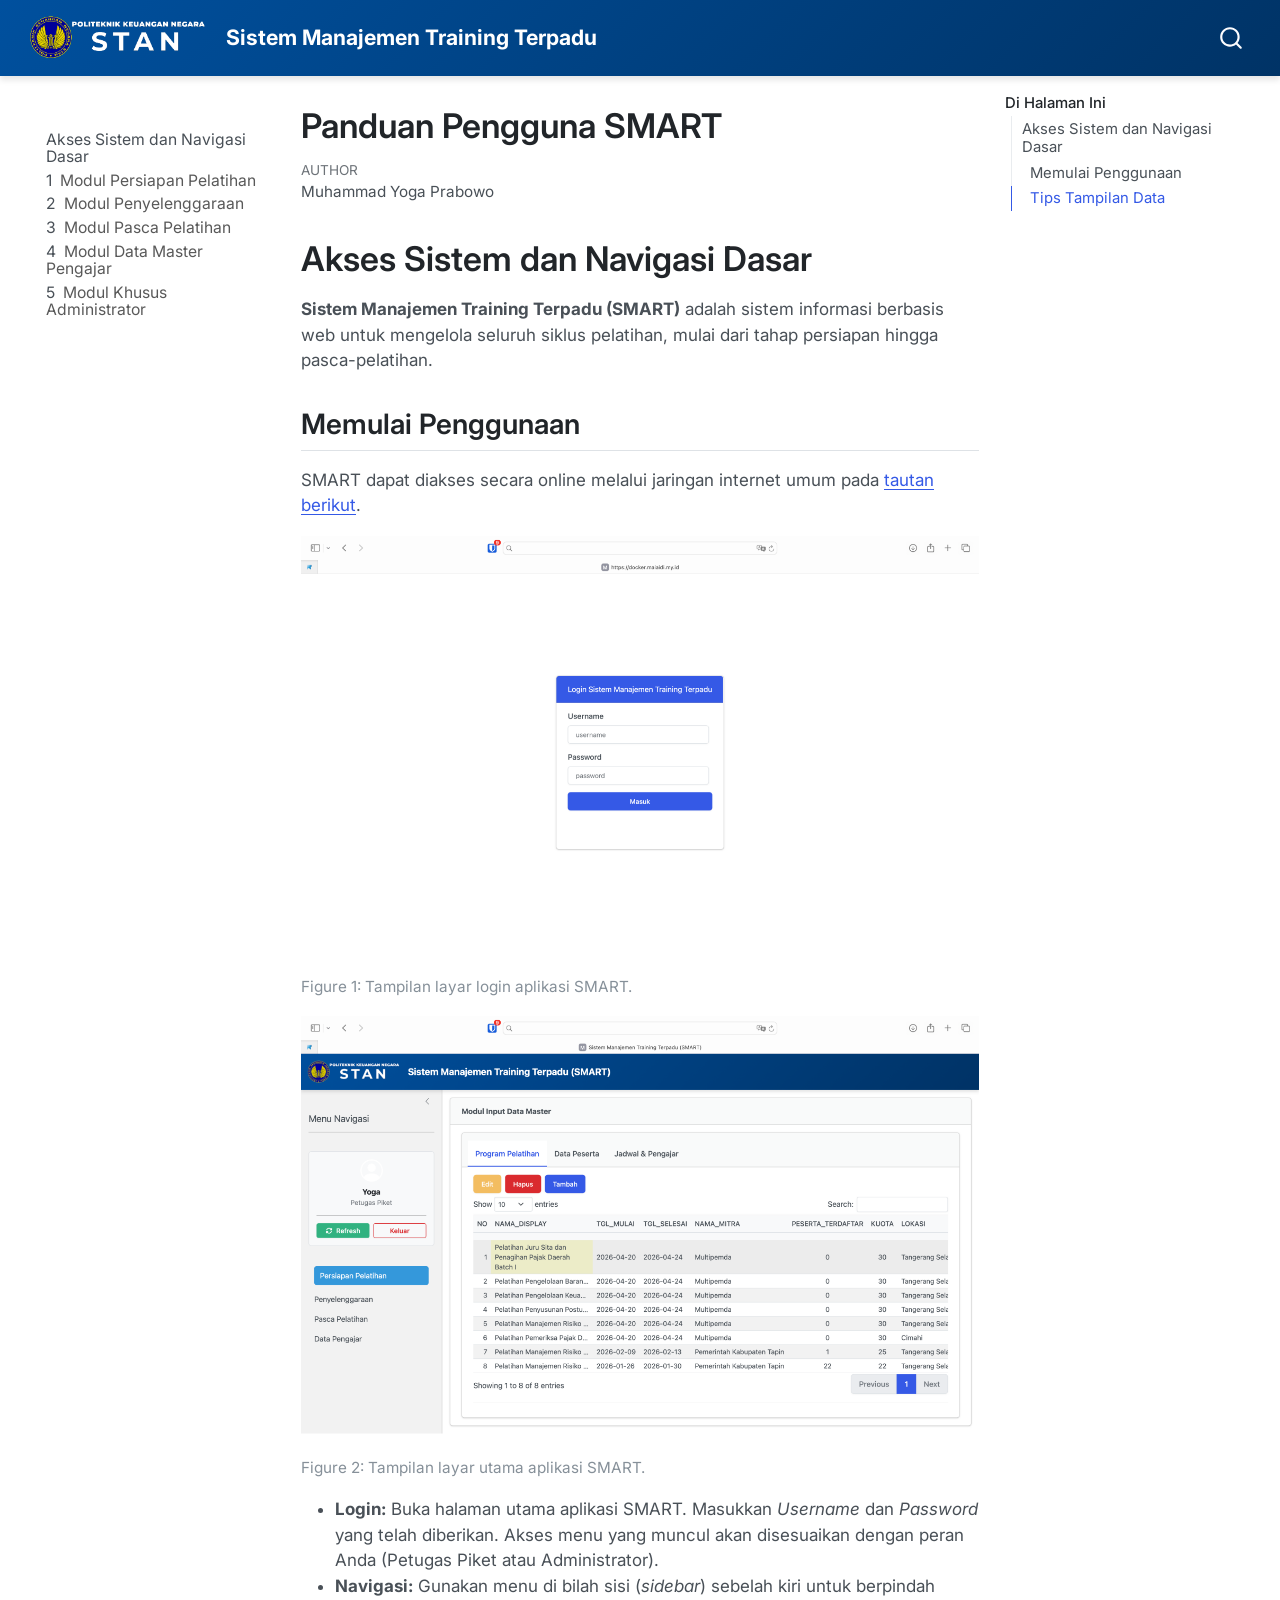
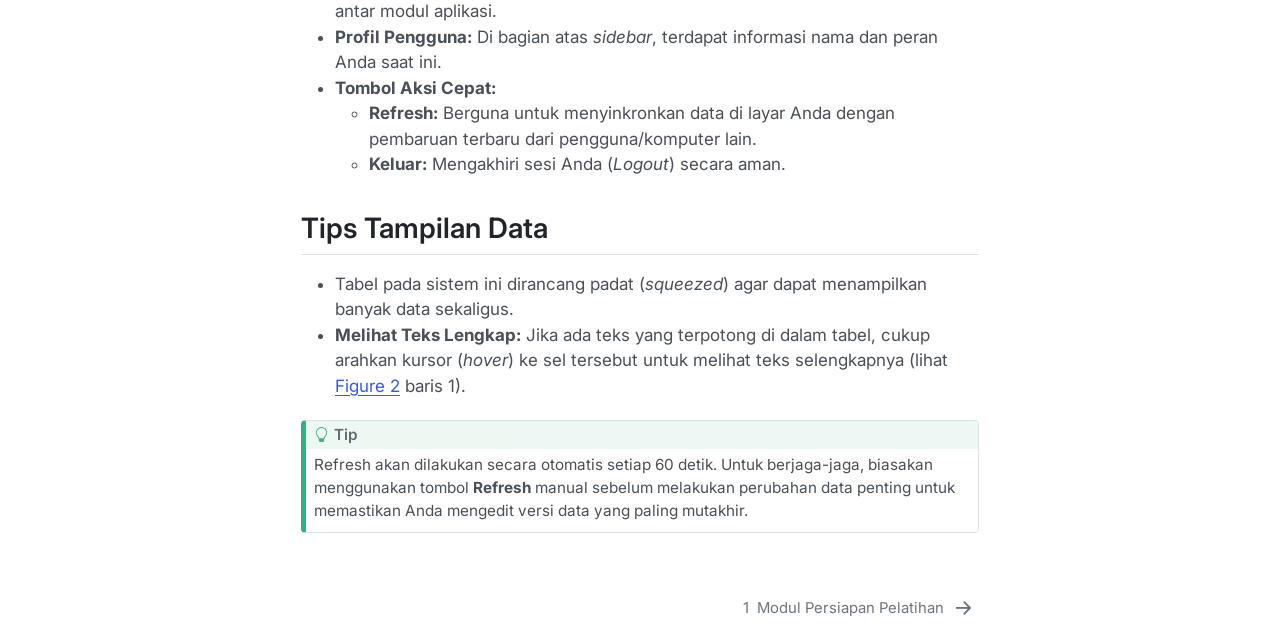
==== commit 298413dc: "Memperbaiki salah ketik kolom -> baris" ====
--- a/_book/index.html
+++ b/_book/index.html
@@ -240,7 +240,7 @@
 <h2 class="anchored" data-anchor-id="tips-tampilan-data">Tips Tampilan Data</h2>
 <ul>
 <li>Tabel pada sistem ini dirancang padat (<em>squeezed</em>) agar dapat menampilkan banyak data sekaligus.</li>
-<li><strong>Melihat Teks Lengkap:</strong> Jika ada teks yang terpotong di dalam tabel, cukup arahkan kursor (<em>hover</em>) ke sel tersebut untuk melihat teks selengkapnya (lihat <a href="#fig-layar-utama" class="quarto-xref">Figure&nbsp;<span>2</span></a> kolom 1).</li>
+<li><strong>Melihat Teks Lengkap:</strong> Jika ada teks yang terpotong di dalam tabel, cukup arahkan kursor (<em>hover</em>) ke sel tersebut untuk melihat teks selengkapnya (lihat <a href="#fig-layar-utama" class="quarto-xref">Figure&nbsp;<span>2</span></a> baris 1).</li>
 </ul>
 <div class="callout callout-style-default callout-tip callout-titled">
 <div class="callout-header d-flex align-content-center">
